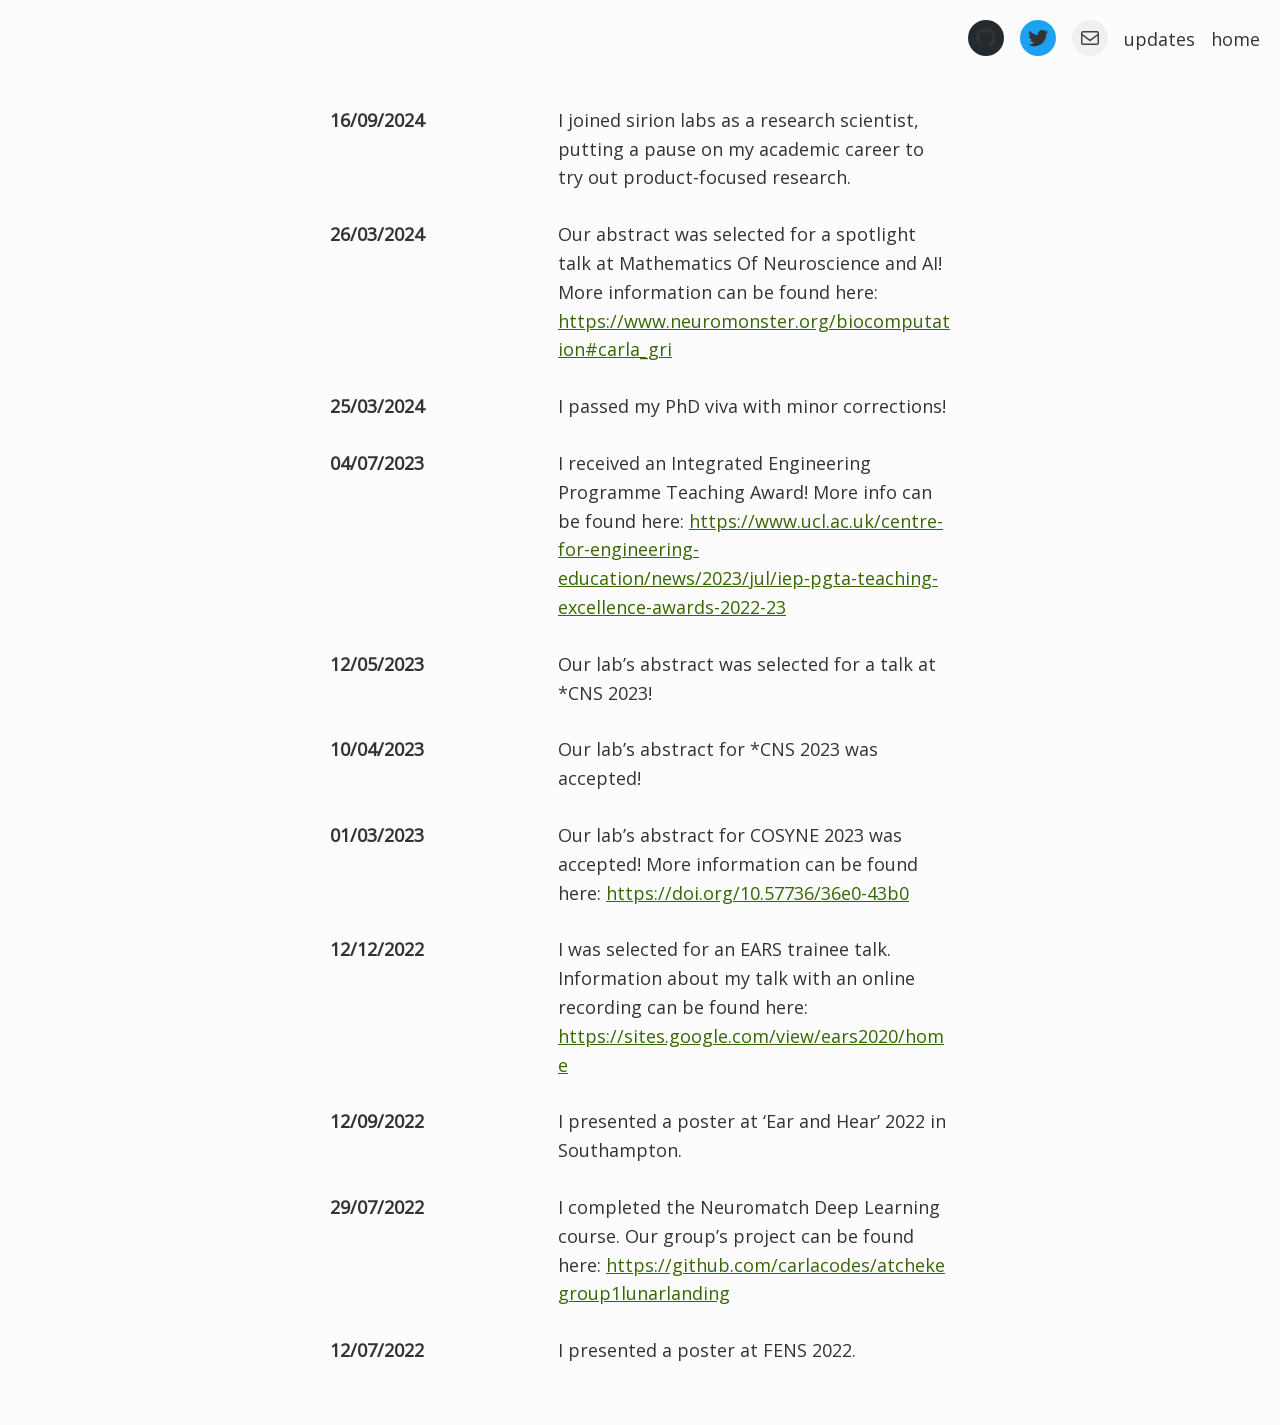
==== updates/index.html @ da446734 "Add the personal site for GitHub Pages. The pages keep the current about and updates text, and the d" ====
<!DOCTYPE html>
<html lang="en">
<head>
  <meta charset="utf-8">
  <meta name="viewport" content="width=device-width, initial-scale=1">
  <title>updates - Carla Griffiths</title>
  <meta name="description" content="Updates from Carla Griffiths, research scientist.">
  <link rel="stylesheet" href="../style.css">
</head>
<body>
  <a class="skip" href="#content">Skip to content</a>
  <header>
    <nav aria-label="Menu">
      <ul class="nav-list">
        <li>
          <a class="social github" href="https://github.com/carlacodes" aria-label="GitHub">
            <svg viewBox="0 0 24 24" aria-hidden="true"><path d="M12,2C6.477,2,2,6.477,2,12c0,4.419,2.865,8.166,6.839,9.489c0.5,0.09,0.682-0.218,0.682-0.484 c0-0.236-0.009-0.866-0.014-1.699c-2.782,0.602-3.369-1.34-3.369-1.34c-0.455-1.157-1.11-1.465-1.11-1.465 c-0.909-0.62,0.069-0.608,0.069-0.608c1.004,0.071,1.532,1.03,1.532,1.03c0.891,1.529,2.341,1.089,2.91,0.833 c0.091-0.647,0.349-1.086,0.635-1.337c-2.22-0.251-4.555-1.111-4.555-4.943c0-1.091,0.39-1.984,1.03-2.682 C6.546,8.54,6.202,7.524,6.746,6.148c0,0,0.84-0.269,2.75,1.025C10.295,6.95,11.15,6.84,12,6.836 c0.85,0.004,1.705,0.114,2.504,0.336c1.909-1.294,2.748-1.025,2.748-1.025c0.546,1.376,0.202,2.394,0.1,2.646 c0.64,0.699,1.026,1.591,1.026,2.682c0,3.841-2.337,4.687-4.565,4.935c0.359,0.307,0.679,0.917,0.679,1.852 c0,1.335-0.012,2.415-0.012,2.741c0,0.269,0.18,0.579,0.688,0.481C19.138,20.161,22,16.416,22,12C22,6.477,17.523,2,12,2z"/></svg>
          </a>
        </li>
        <li>
          <a class="social twitter" href="https://twitter.com/carlagriffs" aria-label="Twitter">
            <svg viewBox="0 0 24 24" aria-hidden="true"><path d="M22.23,5.924c-0.736,0.326-1.527,0.547-2.357,0.646c0.847-0.508,1.498-1.312,1.804-2.27 c-0.793,0.47-1.671,0.812-2.606,0.996C18.324,4.498,17.257,4,16.077,4c-2.266,0-4.103,1.837-4.103,4.103 c0,0.322,0.036,0.635,0.106,0.935C8.67,8.867,5.647,7.234,3.623,4.751C3.27,5.357,3.067,6.062,3.067,6.814 c0,1.424,0.724,2.679,1.825,3.415c-0.673-0.021-1.305-0.206-1.859-0.513c0,0.017,0,0.034,0,0.052c0,1.988,1.414,3.647,3.292,4.023 c-0.344,0.094-0.707,0.144-1.081,0.144c-0.264,0-0.521-0.026-0.772-0.074c0.522,1.63,2.038,2.816,3.833,2.85 c-1.404,1.1-3.174,1.756-5.096,1.756c-0.331,0-0.658-0.019-0.979-0.057c1.816,1.164,3.973,1.843,6.29,1.843 c7.547,0,11.675-6.252,11.675-11.675c0-0.178-0.004-0.355-0.012-0.531C20.985,7.47,21.68,6.747,22.23,5.924z"/></svg>
          </a>
        </li>
        <li>
          <a class="social mail" href="mailto:carla.griffiths.16@ucl.ac.uk" aria-label="Email">
            <svg viewBox="0 0 24 24" aria-hidden="true"><path d="M19,5H5c-1.1,0-2,.9-2,2v10c0,1.1.9,2,2,2h14c1.1,0,2-.9,2-2V7c0-1.1-.9-2-2-2zm.5,12c0,.3-.2.5-.5.5H5c-.3,0-.5-.2-.5-.5V9.8l7.5,5.6,7.5-5.6V17zm0-9.1L12,13.6,4.5,7.9V7c0-.3.2-.5.5-.5h14c.3,0,.5.2.5.5v.9z"/></svg>
          </a>
        </li>
        <li><a href="./" aria-current="page">updates</a></li>
        <li><a href="../">home</a></li>
      </ul>
    </nav>
  </header>
  <main id="content" class="column">
    <h1 class="visually-hidden">updates</h1>
    <article class="update">
      <p><strong>16/09/2024</strong></p>
      <p>I joined sirion labs as a research scientist, putting a pause on my academic career to try out product-focused research.</p>
    </article>
    <article class="update">
      <p><strong>26/03/2024</strong></p>
      <p>Our abstract was selected for a spotlight talk at Mathematics Of Neuroscience and AI! More information can be found here: <a href="https://www.neuromonster.org/biocomputation#carla_gri">https://www.neuromonster.org/biocomputation#carla_gri</a></p>
    </article>
    <article class="update">
      <p><strong>25/03/2024</strong></p>
      <p>I passed my PhD viva with minor corrections!</p>
    </article>
    <article class="update">
      <p><strong>04/07/2023</strong></p>
      <p>I received an Integrated Engineering Programme Teaching Award! More info can be found here: <a href="https://www.ucl.ac.uk/centre-for-engineering-education/news/2023/jul/iep-pgta-teaching-excellence-awards-2022-23">https://www.ucl.ac.uk/centre-for-engineering-education/news/2023/jul/iep-pgta-teaching-excellence-awards-2022-23</a></p>
    </article>
    <article class="update">
      <p><strong>12/05/2023</strong></p>
      <p>Our lab’s abstract was selected for a talk at *CNS 2023!</p>
    </article>
    <article class="update">
      <p><strong>10/04/2023</strong></p>
      <p>Our lab’s abstract for *CNS 2023 was accepted!</p>
    </article>
    <article class="update">
      <p><strong>01/03/2023</strong></p>
      <p>Our lab’s abstract for COSYNE 2023 was accepted! More information can be found here: <a href="https://doi.org/10.57736/36e0-43b0">https://doi.org/10.57736/36e0-43b0</a></p>
    </article>
    <article class="update">
      <p><strong>12/12/2022</strong></p>
      <p>I was selected for an EARS trainee talk. Information about my talk with an online recording can be found here: <a href="https://sites.google.com/view/ears2020/home">https://sites.google.com/view/ears2020/home</a></p>
    </article>
    <article class="update">
      <p><strong>12/09/2022</strong></p>
      <p>I presented a poster at ‘Ear and Hear’ 2022 in Southampton.</p>
    </article>
    <article class="update">
      <p><strong>29/07/2022</strong></p>
      <p>I completed the Neuromatch Deep Learning course. Our group’s project can be found here:&nbsp;<a href="https://github.com/carlacodes/atchekegroup1lunarlanding">https://github.com/carlacodes/atchekegroup1lunarlanding</a></p>
    </article>
    <article class="update">
      <p><strong>12/07/2022</strong></p>
      <p>I presented a poster at FENS 2022.</p>
    </article>
  </main>
</body>
</html>
---- style.css ----
@font-face {
  font-family: "Open Sans";
  font-style: normal;
  font-weight: 400;
  font-display: swap;
  src: url("fonts/open-sans-Light.woff2") format("woff2");
  unicode-range: U+0000-00FF, U+0131, U+0152-0153, U+02BB-02BC, U+02C6, U+02DA, U+02DC, U+2000-206F, U+2074, U+20AC, U+2122, U+2191, U+2193, U+2212, U+2215, U+FEFF, U+FFFD;
}

@font-face {
  font-family: "Open Sans";
  font-style: normal;
  font-weight: 400;
  font-display: swap;
  src: url("fonts/open-sans-latin-ext-Light.woff2") format("woff2");
  unicode-range: U+0100-024F, U+0259, U+1E00-1EFF, U+2020, U+20A0-20AB, U+20AD-20CF, U+2113, U+2C60-2C7F, U+A720-A7FF;
}

@font-face {
  font-family: "Courier Prime";
  font-style: normal;
  font-weight: 400;
  font-display: swap;
  src: url("fonts/courier-prime-Regular.woff2") format("woff2");
  unicode-range: U+0000-00FF, U+0131, U+0152-0153, U+02BB-02BC, U+02C6, U+02DA, U+02DC, U+2000-206F, U+2074, U+20AC, U+2122, U+2191, U+2193, U+2212, U+2215, U+FEFF, U+FFFD;
}

@font-face {
  font-family: "Courier Prime";
  font-style: normal;
  font-weight: 400;
  font-display: swap;
  src: url("fonts/courier-prime-latin-ext-Regular.woff2") format("woff2");
  unicode-range: U+0100-024F, U+0259, U+1E00-1EFF, U+2020, U+20A0-20AB, U+20AD-20CF, U+2113, U+2C60-2C7F, U+A720-A7FF;
}

*,
*::before,
*::after {
  box-sizing: border-box;
}

body {
  margin: 0;
  background: #fcfcfc;
  color: #333333;
  font-family: "Open Sans", sans-serif;
  font-size: 1.125rem;
  font-weight: 400;
  line-height: 1.6;
}

.skip {
  position: absolute;
  left: 0.5rem;
  top: 0.5rem;
  padding: 0.5rem 0.75rem;
  background: #eeeeee;
  color: #444444;
  transform: translateY(-150%);
}

.skip:focus {
  transform: none;
  z-index: 2;
}

.visually-hidden {
  position: absolute;
  width: 1px;
  height: 1px;
  padding: 0;
  margin: -1px;
  overflow: hidden;
  clip: rect(0, 0, 0, 0);
  white-space: nowrap;
  border: 0;
}

.nav-list {
  display: flex;
  flex-wrap: wrap;
  justify-content: flex-end;
  align-items: center;
  gap: 0.85rem 1rem;
  list-style: none;
  margin: 0;
  padding: 20px 1.25rem 0;
}

.nav-list a {
  color: #333333;
  text-decoration: none;
}

.social {
  display: inline-flex;
  align-items: center;
  justify-content: center;
  width: 36px;
  height: 36px;
  border-radius: 999px;
  color: #ffffff;
}

.social svg {
  width: 24px;
  height: 24px;
  fill: currentColor;
  display: block;
}

.social.github {
  background: #24292d;
}

.social.twitter {
  background: #1da1f2;
}

.social.mail {
  background: #f0f0f0;
  color: #444444;
}

.social:hover {
  transform: scale(1.1);
}

@media (prefers-reduced-motion: reduce) {
  .social:hover {
    transform: none;
  }
}

.column {
  width: min(620px, calc(100% - 2.5rem));
  min-width: 0;
  margin: 0 auto;
  padding-bottom: 60px;
}

img {
  max-width: 100%;
  height: auto;
}

h1 {
  margin: 30px 0 0;
  color: #333333;
  font-family: "Courier Prime", monospace;
  font-size: 2rem;
  font-weight: 400;
  line-height: 1.125;
}

.column p {
  margin: 0;
}

.column > p,
.column > .portrait {
  margin-top: 30px;
}

.portrait {
  margin: 0;
}

.portrait img {
  display: block;
  width: 100%;
  height: auto;
  border-radius: 14px;
}

.column a {
  color: #386600;
  text-decoration: underline;
  overflow-wrap: anywhere;
}

.column a:hover {
  text-decoration: none;
}

.nav-list a:focus-visible,
.column a:focus-visible,
.skip:focus-visible {
  outline: 2px solid #386600;
  outline-offset: 3px;
}

.update {
  display: grid;
  grid-template-columns: minmax(0, 1fr) minmax(0, 2fr);
  column-gap: 2rem;
  align-items: start;
  margin-top: 1.75rem;
  min-width: 0;
}

.column > .update:first-of-type {
  margin-top: 48px;
}

.update strong {
  font-weight: 700;
}

@media (max-width: 781px) {
  .update {
    grid-template-columns: minmax(0, 1fr);
    row-gap: 0.75rem;
  }
}

@media (max-width: 640px) {
  .nav-list {
    gap: 0.45rem 0.6rem;
    padding: 16px 12px 0;
    font-size: 1rem;
  }

  .social {
    width: 30px;
    height: 30px;
  }

  .social svg {
    width: 18px;
    height: 18px;
  }
}
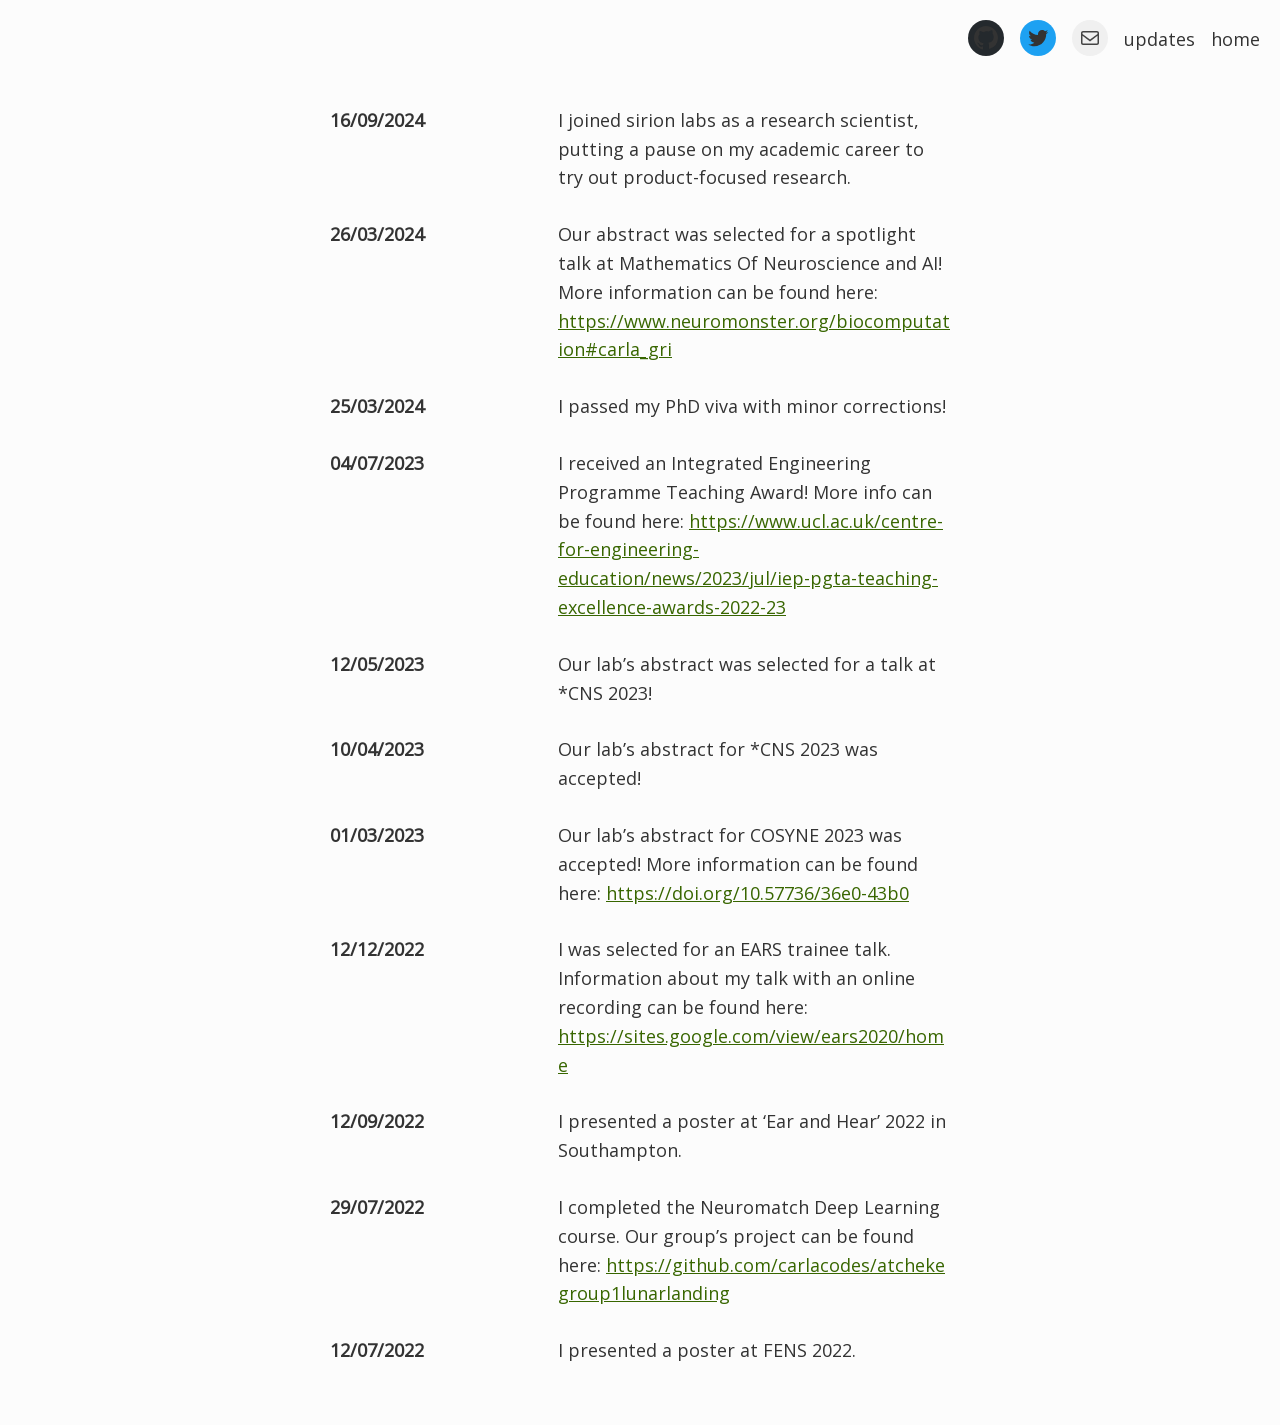
==== commit d37dcfd9: "Use the GitHub cat mark on the social button." ====
--- a/updates/index.html
+++ b/updates/index.html
@@ -4,7 +4,7 @@
   <meta charset="utf-8">
   <meta name="viewport" content="width=device-width, initial-scale=1">
   <title>updates - Carla Griffiths</title>
-  <meta name="description" content="Updates from Carla Griffiths, research scientist.">
+  <meta name="description" content="Updates from Carla Griffiths.">
   <link rel="stylesheet" href="../style.css">
 </head>
 <body>
@@ -14,7 +14,7 @@
       <ul class="nav-list">
         <li>
           <a class="social github" href="https://github.com/carlacodes" aria-label="GitHub">
-            <svg viewBox="0 0 24 24" aria-hidden="true"><path d="M12,2C6.477,2,2,6.477,2,12c0,4.419,2.865,8.166,6.839,9.489c0.5,0.09,0.682-0.218,0.682-0.484 c0-0.236-0.009-0.866-0.014-1.699c-2.782,0.602-3.369-1.34-3.369-1.34c-0.455-1.157-1.11-1.465-1.11-1.465 c-0.909-0.62,0.069-0.608,0.069-0.608c1.004,0.071,1.532,1.03,1.532,1.03c0.891,1.529,2.341,1.089,2.91,0.833 c0.091-0.647,0.349-1.086,0.635-1.337c-2.22-0.251-4.555-1.111-4.555-4.943c0-1.091,0.39-1.984,1.03-2.682 C6.546,8.54,6.202,7.524,6.746,6.148c0,0,0.84-0.269,2.75,1.025C10.295,6.95,11.15,6.84,12,6.836 c0.85,0.004,1.705,0.114,2.504,0.336c1.909-1.294,2.748-1.025,2.748-1.025c0.546,1.376,0.202,2.394,0.1,2.646 c0.64,0.699,1.026,1.591,1.026,2.682c0,3.841-2.337,4.687-4.565,4.935c0.359,0.307,0.679,0.917,0.679,1.852 c0,1.335-0.012,2.415-0.012,2.741c0,0.269,0.18,0.579,0.688,0.481C19.138,20.161,22,16.416,22,12C22,6.477,17.523,2,12,2z"/></svg>
+            <svg viewBox="0 0 16 16" aria-hidden="true"><path d="M8 0C3.58 0 0 3.58 0 8c0 3.54 2.29 6.53 5.47 7.59.4.07.55-.17.55-.38 0-.19-.01-.82-.01-1.49-2.01.37-2.53-.49-2.69-.94-.09-.23-.48-.94-.82-1.13-.28-.15-.68-.52-.01-.53.63-.01 1.08.58 1.23.82.72 1.21 1.87.87 2.33.66.07-.52.28-.87.51-1.07-1.78-.2-3.64-.89-3.64-3.95 0-.87.31-1.59.82-2.15-.08-.2-.36-1.02.08-2.12 0 0 .67-.21 2.2.82A7.68 7.68 0 0 1 8 3.47c.68.003 1.36.092 2 .27 1.53-1.04 2.2-.82 2.2-.82.44 1.1.16 1.92.08 2.12.51.56.82 1.27.82 2.15 0 3.07-1.87 3.75-3.65 3.95.29.25.54.73.54 1.48 0 1.07-.01 1.93-.01 2.2 0 .21.15.46.55.38A8.013 8.013 0 0 0 16 8c0-4.42-3.58-8-8-8z"/></svg>
           </a>
         </li>
         <li>
